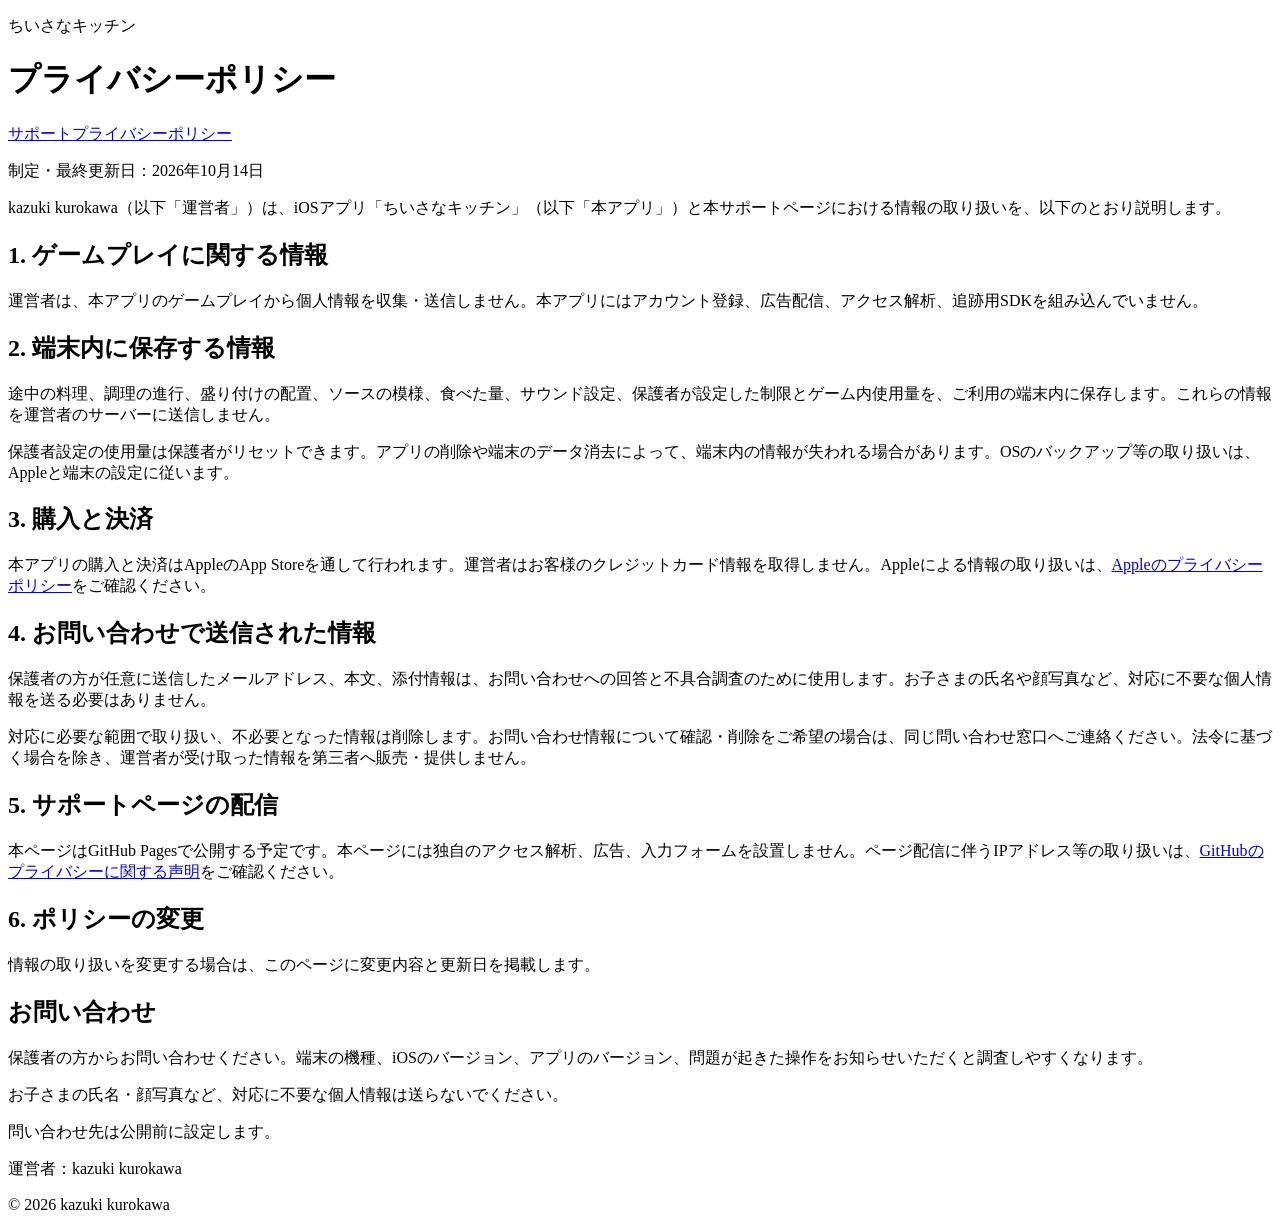
==== privacy.html @ 34f92ea8 "Add privacy.html for Little Kitchen support" ====
<!doctype html><html lang="ja"><head><meta charset="utf-8"><meta name="viewport" content="width=device-width,initial-scale=1"><title>プライバシーポリシー｜ちいさなキッチン</title><meta name="description" content="ちいさなキッチンのプライバシーポリシー。保護者の方へ、遊び方と情報の取り扱いをご案内します。"><link rel="stylesheet" href="style.css"></head><body><main><header><p class="brand">ちいさなキッチン</p><h1>プライバシーポリシー</h1><nav aria-label="ページ"><a href="index.html">サポート</a><a href="privacy.html">プライバシーポリシー</a></nav></header><p>制定・最終更新日：2026年10月14日</p><p>kazuki kurokawa（以下「運営者」）は、iOSアプリ「ちいさなキッチン」（以下「本アプリ」）と本サポートページにおける情報の取り扱いを、以下のとおり説明します。</p><section><h2>1. ゲームプレイに関する情報</h2><p>運営者は、本アプリのゲームプレイから個人情報を収集・送信しません。本アプリにはアカウント登録、広告配信、アクセス解析、追跡用SDKを組み込んでいません。</p><h2>2. 端末内に保存する情報</h2><p>途中の料理、調理の進行、盛り付けの配置、ソースの模様、食べた量、サウンド設定、保護者が設定した制限とゲーム内使用量を、ご利用の端末内に保存します。これらの情報を運営者のサーバーに送信しません。</p><p>保護者設定の使用量は保護者がリセットできます。アプリの削除や端末のデータ消去によって、端末内の情報が失われる場合があります。OSのバックアップ等の取り扱いは、Appleと端末の設定に従います。</p><h2>3. 購入と決済</h2><p>本アプリの購入と決済はAppleのApp Storeを通して行われます。運営者はお客様のクレジットカード情報を取得しません。Appleによる情報の取り扱いは、<a href="https://www.apple.com/legal/privacy/jp/">Appleのプライバシーポリシー</a>をご確認ください。</p><h2>4. お問い合わせで送信された情報</h2><p>保護者の方が任意に送信したメールアドレス、本文、添付情報は、お問い合わせへの回答と不具合調査のために使用します。お子さまの氏名や顔写真など、対応に不要な個人情報を送る必要はありません。</p><p>対応に必要な範囲で取り扱い、不必要となった情報は削除します。お問い合わせ情報について確認・削除をご希望の場合は、同じ問い合わせ窓口へご連絡ください。法令に基づく場合を除き、運営者が受け取った情報を第三者へ販売・提供しません。</p><h2>5. サポートページの配信</h2><p>本ページはGitHub Pagesで公開する予定です。本ページには独自のアクセス解析、広告、入力フォームを設置しません。ページ配信に伴うIPアドレス等の取り扱いは、<a href="https://docs.github.com/ja/site-policy/privacy-policies/github-general-privacy-statement">GitHubのプライバシーに関する声明</a>をご確認ください。</p><h2>6. ポリシーの変更</h2><p>情報の取り扱いを変更する場合は、このページに変更内容と更新日を掲載します。</p></section><section class="contact"><h2>お問い合わせ</h2><p>保護者の方からお問い合わせください。端末の機種、iOSのバージョン、アプリのバージョン、問題が起きた操作をお知らせいただくと調査しやすくなります。</p><p>お子さまの氏名・顔写真など、対応に不要な個人情報は送らないでください。</p><p data-contact>問い合わせ先は公開前に設定します。</p><p>運営者：kazuki kurokawa</p></section><footer><p>© 2026 kazuki kurokawa</p></footer></main></body></html>
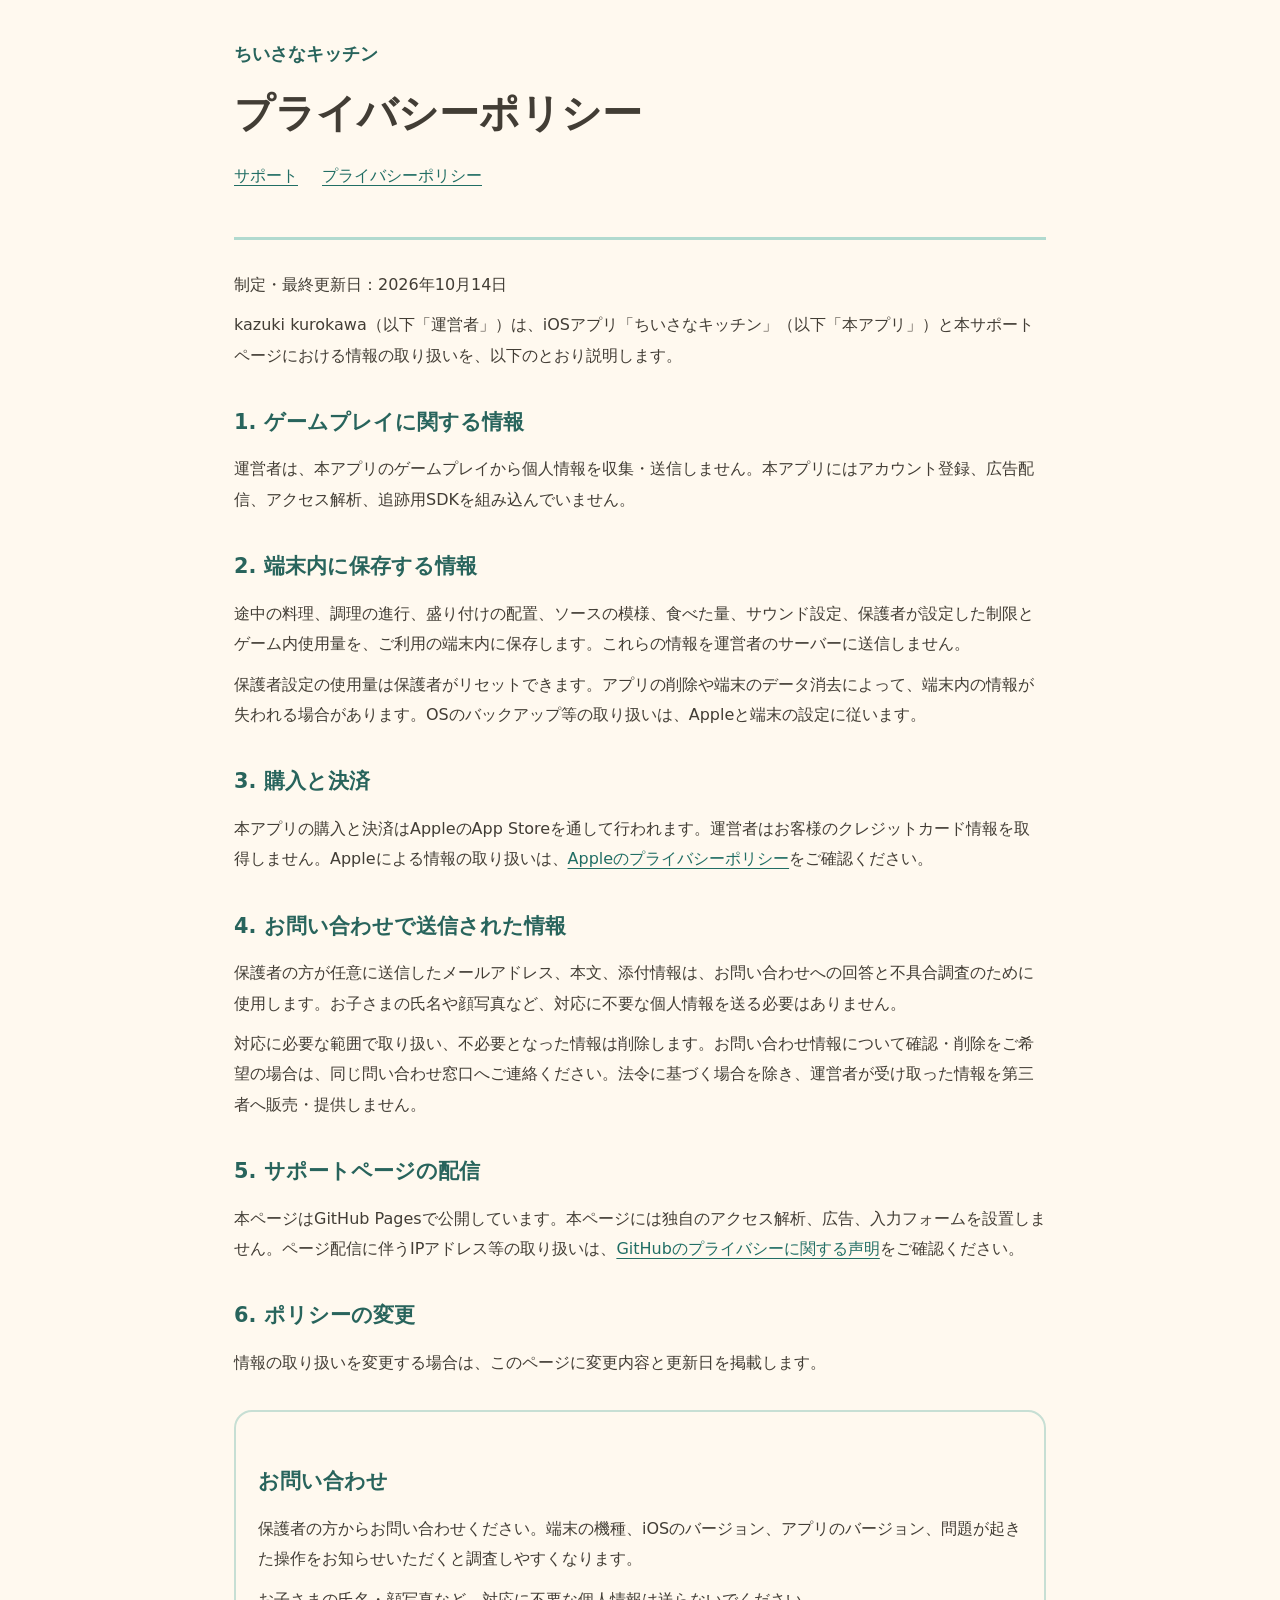
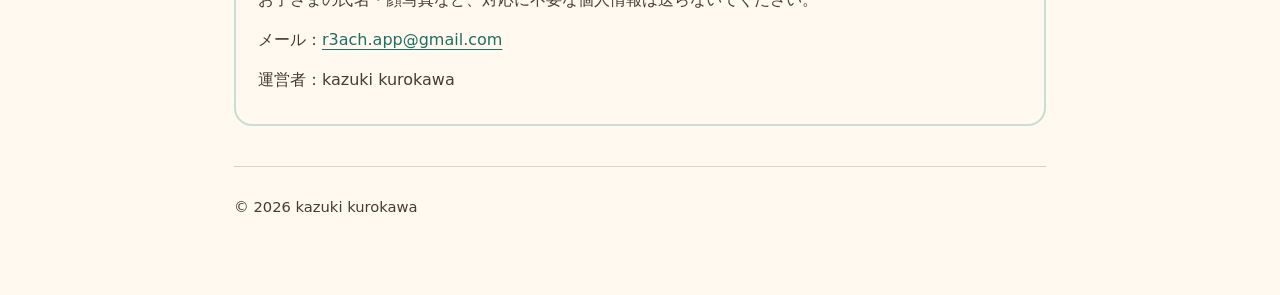
==== commit bafd1cbd: "Set approved contact email" ====
--- a/privacy.html
+++ b/privacy.html
@@ -1 +1 @@
-<!doctype html><html lang="ja"><head><meta charset="utf-8"><meta name="viewport" content="width=device-width,initial-scale=1"><title>プライバシーポリシー｜ちいさなキッチン</title><meta name="description" content="ちいさなキッチンのプライバシーポリシー。保護者の方へ、遊び方と情報の取り扱いをご案内します。"><link rel="stylesheet" href="style.css"></head><body><main><header><p class="brand">ちいさなキッチン</p><h1>プライバシーポリシー</h1><nav aria-label="ページ"><a href="index.html">サポート</a><a href="privacy.html">プライバシーポリシー</a></nav></header><p>制定・最終更新日：2026年10月14日</p><p>kazuki kurokawa（以下「運営者」）は、iOSアプリ「ちいさなキッチン」（以下「本アプリ」）と本サポートページにおける情報の取り扱いを、以下のとおり説明します。</p><section><h2>1. ゲームプレイに関する情報</h2><p>運営者は、本アプリのゲームプレイから個人情報を収集・送信しません。本アプリにはアカウント登録、広告配信、アクセス解析、追跡用SDKを組み込んでいません。</p><h2>2. 端末内に保存する情報</h2><p>途中の料理、調理の進行、盛り付けの配置、ソースの模様、食べた量、サウンド設定、保護者が設定した制限とゲーム内使用量を、ご利用の端末内に保存します。これらの情報を運営者のサーバーに送信しません。</p><p>保護者設定の使用量は保護者がリセットできます。アプリの削除や端末のデータ消去によって、端末内の情報が失われる場合があります。OSのバックアップ等の取り扱いは、Appleと端末の設定に従います。</p><h2>3. 購入と決済</h2><p>本アプリの購入と決済はAppleのApp Storeを通して行われます。運営者はお客様のクレジットカード情報を取得しません。Appleによる情報の取り扱いは、<a href="https://www.apple.com/legal/privacy/jp/">Appleのプライバシーポリシー</a>をご確認ください。</p><h2>4. お問い合わせで送信された情報</h2><p>保護者の方が任意に送信したメールアドレス、本文、添付情報は、お問い合わせへの回答と不具合調査のために使用します。お子さまの氏名や顔写真など、対応に不要な個人情報を送る必要はありません。</p><p>対応に必要な範囲で取り扱い、不必要となった情報は削除します。お問い合わせ情報について確認・削除をご希望の場合は、同じ問い合わせ窓口へご連絡ください。法令に基づく場合を除き、運営者が受け取った情報を第三者へ販売・提供しません。</p><h2>5. サポートページの配信</h2><p>本ページはGitHub Pagesで公開する予定です。本ページには独自のアクセス解析、広告、入力フォームを設置しません。ページ配信に伴うIPアドレス等の取り扱いは、<a href="https://docs.github.com/ja/site-policy/privacy-policies/github-general-privacy-statement">GitHubのプライバシーに関する声明</a>をご確認ください。</p><h2>6. ポリシーの変更</h2><p>情報の取り扱いを変更する場合は、このページに変更内容と更新日を掲載します。</p></section><section class="contact"><h2>お問い合わせ</h2><p>保護者の方からお問い合わせください。端末の機種、iOSのバージョン、アプリのバージョン、問題が起きた操作をお知らせいただくと調査しやすくなります。</p><p>お子さまの氏名・顔写真など、対応に不要な個人情報は送らないでください。</p><p data-contact>問い合わせ先は公開前に設定します。</p><p>運営者：kazuki kurokawa</p></section><footer><p>© 2026 kazuki kurokawa</p></footer></main></body></html>+<!doctype html><html lang="ja"><head><meta charset="utf-8"><meta name="viewport" content="width=device-width,initial-scale=1"><title>プライバシーポリシー｜ちいさなキッチン</title><meta name="description" content="ちいさなキッチンのプライバシーポリシー。保護者の方へ、遊び方と情報の取り扱いをご案内します。"><link rel="stylesheet" href="style.css"></head><body><main><header><p class="brand">ちいさなキッチン</p><h1>プライバシーポリシー</h1><nav aria-label="ページ"><a href="index.html">サポート</a><a href="privacy.html">プライバシーポリシー</a></nav></header><p>制定・最終更新日：2026年10月14日</p><p>kazuki kurokawa（以下「運営者」）は、iOSアプリ「ちいさなキッチン」（以下「本アプリ」）と本サポートページにおける情報の取り扱いを、以下のとおり説明します。</p><section><h2>1. ゲームプレイに関する情報</h2><p>運営者は、本アプリのゲームプレイから個人情報を収集・送信しません。本アプリにはアカウント登録、広告配信、アクセス解析、追跡用SDKを組み込んでいません。</p><h2>2. 端末内に保存する情報</h2><p>途中の料理、調理の進行、盛り付けの配置、ソースの模様、食べた量、サウンド設定、保護者が設定した制限とゲーム内使用量を、ご利用の端末内に保存します。これらの情報を運営者のサーバーに送信しません。</p><p>保護者設定の使用量は保護者がリセットできます。アプリの削除や端末のデータ消去によって、端末内の情報が失われる場合があります。OSのバックアップ等の取り扱いは、Appleと端末の設定に従います。</p><h2>3. 購入と決済</h2><p>本アプリの購入と決済はAppleのApp Storeを通して行われます。運営者はお客様のクレジットカード情報を取得しません。Appleによる情報の取り扱いは、<a href="https://www.apple.com/legal/privacy/jp/">Appleのプライバシーポリシー</a>をご確認ください。</p><h2>4. お問い合わせで送信された情報</h2><p>保護者の方が任意に送信したメールアドレス、本文、添付情報は、お問い合わせへの回答と不具合調査のために使用します。お子さまの氏名や顔写真など、対応に不要な個人情報を送る必要はありません。</p><p>対応に必要な範囲で取り扱い、不必要となった情報は削除します。お問い合わせ情報について確認・削除をご希望の場合は、同じ問い合わせ窓口へご連絡ください。法令に基づく場合を除き、運営者が受け取った情報を第三者へ販売・提供しません。</p><h2>5. サポートページの配信</h2><p>本ページはGitHub Pagesで公開しています。本ページには独自のアクセス解析、広告、入力フォームを設置しません。ページ配信に伴うIPアドレス等の取り扱いは、<a href="https://docs.github.com/ja/site-policy/privacy-policies/github-general-privacy-statement">GitHubのプライバシーに関する声明</a>をご確認ください。</p><h2>6. ポリシーの変更</h2><p>情報の取り扱いを変更する場合は、このページに変更内容と更新日を掲載します。</p></section><section class="contact"><h2>お問い合わせ</h2><p>保護者の方からお問い合わせください。端末の機種、iOSのバージョン、アプリのバージョン、問題が起きた操作をお知らせいただくと調査しやすくなります。</p><p>お子さまの氏名・顔写真など、対応に不要な個人情報は送らないでください。</p><p data-contact>メール：<a href="mailto:r3ach.app@gmail.com">r3ach.app@gmail.com</a></p><p>運営者：kazuki kurokawa</p></section><footer><p>© 2026 kazuki kurokawa</p></footer></main></body></html>
--- a/style.css
+++ b/style.css
@@ -0,0 +1 @@
+*{box-sizing:border-box}body{margin:0;background:#fff9ef;color:#423d35;font-family:system-ui,-apple-system,"Hiragino Maru Gothic ProN","Yu Gothic",sans-serif;line-height:1.9}main{max-width:860px;margin:auto;padding:38px 24px 64px}header{border-bottom:3px solid #b1dacf;padding:0 0 25px;margin-bottom:30px}.brand{font-weight:800;color:#28645c;font-size:1.1rem;margin:0}h1{font-size:clamp(1.75rem,5vw,2.5rem);line-height:1.4;margin:14px 0}h2{font-size:1.3rem;color:#28645c;margin:32px 0 12px}h3{font-size:1.08rem;margin:25px 0 8px}p{margin:10px 0}a{color:#216e64;text-underline-offset:4px;overflow-wrap:anywhere}nav{display:flex;gap:24px;flex-wrap:wrap;margin:20px 0}.intro{font-size:1.08rem}.notice{background:#f4e6d4;border-radius:18px;padding:18px 22px}.contact{border:2px solid #c7dfd4;border-radius:18px;padding:18px 22px;margin-top:32px}footer{border-top:1px solid #d9d4c7;margin-top:40px;padding-top:16px;font-size:.92rem}li{margin:6px 0}@media(max-width:480px){main{padding:25px 20px 40px}.contact,.notice{padding:16px}h2{font-size:1.2rem}}
